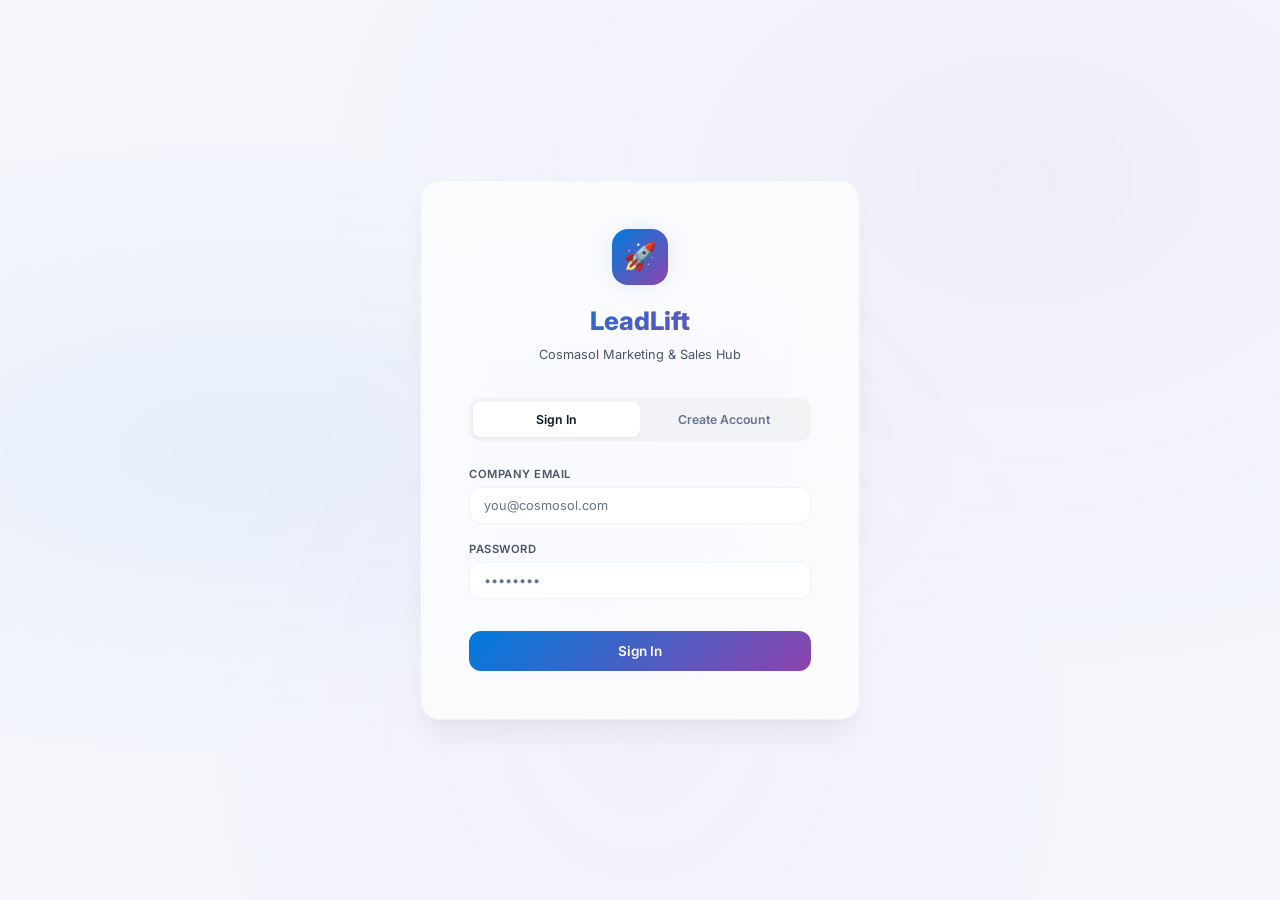
==== static/login.html @ a8e19431 "feat: add auth, integrations, and AI assistant - database.py: add users table, contacts social media" ====
<!DOCTYPE html>
<html lang="en">
<head>
    <meta charset="UTF-8">
    <meta name="viewport" content="width=device-width, initial-scale=1.0">
    <title>LeadLift — Authenticate</title>
    <link rel="stylesheet" href="/static/styles.css">
    <style>
        body {
            display: flex;
            align-items: center;
            justify-content: center;
            min-height: 100vh;
            background: var(--bg-primary);
            margin: 0;
            padding: var(--space-md);
        }

        .login-card {
            background: rgba(255, 255, 255, 0.7);
            backdrop-filter: blur(30px);
            border: 1px solid var(--glass-border);
            border-radius: var(--radius-xl);
            padding: var(--space-2xl);
            width: 100%;
            max-width: 440px;
            box-shadow: var(--shadow-xl);
            position: relative;
            z-index: 1;
            animation: slideInUp 0.5s ease-out;
        }

        .login-header {
            text-align: center;
            margin-bottom: var(--space-xl);
        }

        .login-logo {
            width: 56px;
            height: 56px;
            background: var(--gradient-primary);
            border-radius: var(--radius-lg);
            display: flex;
            align-items: center;
            justify-content: center;
            font-size: 1.8rem;
            margin: 0 auto var(--space-md);
            box-shadow: var(--shadow-glow);
            color: #fff;
        }

        .login-header h1 {
            font-size: 1.7rem;
            font-weight: 800;
            background: var(--gradient-primary);
            -webkit-background-clip: text;
            -webkit-text-fill-color: transparent;
            background-clip: text;
            margin: 0;
        }

        .login-header p {
            font-size: 0.85rem;
            color: var(--text-secondary);
            margin: var(--space-xs) 0 0;
        }

        .auth-tabs {
            display: flex;
            background: rgba(0, 0, 0, 0.03);
            padding: 4px;
            border-radius: var(--radius-md);
            margin-bottom: var(--space-lg);
        }

        .auth-tab {
            flex: 1;
            text-align: center;
            padding: 8px 0;
            font-size: 0.82rem;
            font-weight: 600;
            color: var(--text-muted);
            cursor: pointer;
            border-radius: var(--radius-sm);
            transition: all var(--transition-fast);
        }

        .auth-tab.active {
            background: #fff;
            color: var(--text-primary);
            box-shadow: var(--shadow-sm);
        }

        .auth-form {
            display: none;
        }

        .auth-form.active {
            display: block;
        }

        .auth-error {
            background: rgba(239, 68, 68, 0.1);
            border: 1px solid rgba(239, 68, 68, 0.2);
            color: var(--accent-danger);
            border-radius: var(--radius-sm);
            padding: 10px;
            font-size: 0.78rem;
            margin-bottom: var(--space-md);
            display: none;
            text-align: center;
        }

        .auth-success {
            background: rgba(16, 185, 129, 0.1);
            border: 1px solid rgba(16, 185, 129, 0.2);
            color: var(--accent-success);
            border-radius: var(--radius-sm);
            padding: 10px;
            font-size: 0.78rem;
            margin-bottom: var(--space-md);
            display: none;
            text-align: center;
        }

        .btn-auth {
            width: 100%;
            justify-content: center;
            padding: 12px;
            font-size: 0.9rem;
            margin-top: var(--space-md);
            border: none;
        }

        .form-info {
            font-size: 0.72rem;
            color: var(--text-muted);
            text-align: center;
            margin-top: var(--space-md);
            line-height: 1.4;
        }
    </style>
</head>
<body>

<div class="login-card">
    <div class="login-header">
        <div class="login-logo">🚀</div>
        <h1>LeadLift</h1>
        <p>Cosmasol Marketing & Sales Hub</p>
    </div>

    <div class="auth-tabs">
        <div class="auth-tab active" id="tab-login" onclick="switchTab('login')">Sign In</div>
        <div class="auth-tab" id="tab-signup" onclick="switchTab('signup')">Create Account</div>
    </div>

    <div class="auth-error" id="auth-error"></div>
    <div class="auth-success" id="auth-success"></div>

    <!-- Login Form -->
    <form class="auth-form active" id="form-login" onsubmit="handleLogin(event)">
        <div class="form-group">
            <label class="form-label" for="login-email">Company Email</label>
            <input class="form-input" type="email" id="login-email" placeholder="you@cosmosol.com" required>
        </div>
        <div class="form-group">
            <label class="form-label" for="login-password">Password</label>
            <input class="form-input" type="password" id="login-password" placeholder="••••••••" required>
        </div>
        <button class="btn btn-primary btn-auth" type="submit">Sign In</button>
    </form>

    <!-- Sign Up Form -->
    <form class="auth-form" id="form-signup" onsubmit="handleSignup(event)">
        <div class="form-group">
            <label class="form-label" for="signup-email">Company Email</label>
            <input class="form-input" type="email" id="signup-email" placeholder="you@cosmosol.com" required>
        </div>
        <div class="form-group">
            <label class="form-label" for="signup-password">Password</label>
            <input class="form-input" type="password" id="signup-password" placeholder="Min. 8 characters" minlength="8" required>
        </div>
        <div class="form-group">
            <label class="form-label" for="signup-confirm">Confirm Password</label>
            <input class="form-input" type="password" id="signup-confirm" placeholder="Repeat password" minlength="8" required>
        </div>
        <button class="btn btn-primary btn-auth" type="submit">Create Account</button>
        <div class="form-info">
            🔒 Restricted Access: Only accounts matching approved domains (e.g., @cosmosol.com) can be registered.
        </div>
    </form>
</div>

<script>
    function switchTab(type) {
        document.querySelectorAll('.auth-tab').forEach(t => t.classList.remove('active'));
        document.querySelectorAll('.auth-form').forEach(f => f.classList.remove('active'));
        document.getElementById('auth-error').style.display = 'none';
        document.getElementById('auth-success').style.display = 'none';

        if (type === 'login') {
            document.getElementById('tab-login').classList.add('active');
            document.getElementById('form-login').classList.add('active');
        } else {
            document.getElementById('tab-signup').classList.add('active');
            document.getElementById('form-signup').classList.add('active');
        }
    }

    async function handleLogin(e) {
        e.preventDefault();
        const email = document.getElementById('login-email').value;
        const password = document.getElementById('login-password').value;
        const errDiv = document.getElementById('auth-error');
        errDiv.style.display = 'none';

        try {
            const res = await fetch('/api/auth/login', {
                method: 'POST',
                headers: { 'Content-Type': 'application/json' },
                body: JSON.stringify({ email, password })
            });

            const data = await res.json();
            if (!res.ok) {
                throw new Error(data.detail || 'Failed to authenticate');
            }

            localStorage.setItem('leadlift_token', data.token);
            window.location.href = '/';
        } catch (err) {
            errDiv.textContent = err.message;
            errDiv.style.display = 'block';
        }
    }

    async function handleSignup(e) {
        e.preventDefault();
        const email = document.getElementById('signup-email').value;
        const password = document.getElementById('signup-password').value;
        const confirm = document.getElementById('signup-confirm').value;
        const errDiv = document.getElementById('auth-error');
        const successDiv = document.getElementById('auth-success');
        
        errDiv.style.display = 'none';
        successDiv.style.display = 'none';

        if (password !== confirm) {
            errDiv.textContent = "Passwords do not match.";
            errDiv.style.display = 'block';
            return;
        }

        try {
            const res = await fetch('/api/auth/signup', {
                method: 'POST',
                headers: { 'Content-Type': 'application/json' },
                body: JSON.stringify({ email, password })
            });

            const data = await res.json();
            if (!res.ok) {
                throw new Error(data.detail || 'Failed to register account');
            }

            successDiv.textContent = "Account created successfully! Please sign in.";
            successDiv.style.display = 'block';
            switchTab('login');
            document.getElementById('login-email').value = email;
        } catch (err) {
            errDiv.textContent = err.message;
            errDiv.style.display = 'block';
        }
    }
</script>

</body>
</html>
---- static/styles.css ----
/* ═══════════════════════════════════════════════════════════════
   LeadLift Marketing Automation — Premium Dark Mode Design System
   ═══════════════════════════════════════════════════════════════ */

@import url('https://fonts.googleapis.com/css2?family=Inter:wght@300;400;500;600;700;800;900&display=swap');

/* ── CSS Custom Properties (Design Tokens) ── */
:root {
    /* Core Colors */
    --bg-primary: #f4f6fc;
    --bg-secondary: #ffffff;
    --bg-tertiary: #eceff8;
    --bg-card: #ffffff;
    --bg-card-hover: #f8fafc;
    --bg-input: #ffffff;
    --bg-modal: rgba(255, 255, 255, 0.98);

    /* Glass Effect */
    --glass-bg: rgba(255, 255, 255, 0.7);
    --glass-border: rgba(0, 123, 220, 0.08);
    --glass-shadow: 0 8px 32px rgba(0, 0, 0, 0.06);

    /* Accent Gradients */
    --gradient-primary: linear-gradient(135deg, #007bdc 0%, #8e44ad 100%);
    --gradient-secondary: linear-gradient(135deg, #a855f7 0%, #ec4899 100%);
    --gradient-success: linear-gradient(135deg, #10b981 0%, #059669 100%);
    --gradient-warning: linear-gradient(135deg, #f59e0b 0%, #d97706 100%);
    --gradient-danger: linear-gradient(135deg, #ef4444 0%, #dc2626 100%);
    --gradient-info: linear-gradient(135deg, #06b6d4 0%, #3b82f6 100%);
    --gradient-hero: linear-gradient(135deg, #007bdc 0%, #8e44ad 50%, #d946ef 100%);

    /* Flat Colors */
    --accent-primary: #007bdc;
    --accent-secondary: #8e44ad;
    --accent-success: #10b981;
    --accent-warning: #f59e0b;
    --accent-danger: #ef4444;
    --accent-info: #06b6d4;

    /* Text */
    --text-primary: #0f172a;
    --text-secondary: #475569;
    --text-muted: #64748b;
    --text-inverse: #ffffff;
    --text-link: #007bdc;

    /* Borders */
    --border-default: rgba(0, 0, 0, 0.08);
    --border-hover: rgba(0, 123, 220, 0.15);
    --border-active: rgba(142, 68, 173, 0.4);

    /* Spacing */
    --space-xs: 4px;
    --space-sm: 8px;
    --space-md: 16px;
    --space-lg: 24px;
    --space-xl: 32px;
    --space-2xl: 48px;
    --space-3xl: 64px;

    /* Radius */
    --radius-sm: 8px;
    --radius-md: 12px;
    --radius-lg: 16px;
    --radius-xl: 20px;
    --radius-full: 9999px;

    /* Shadows */
    --shadow-sm: 0 1px 3px rgba(0, 0, 0, 0.05);
    --shadow-md: 0 4px 6px -1px rgba(0, 0, 0, 0.05), 0 2px 4px -1px rgba(0, 0, 0, 0.03);
    --shadow-lg: 0 10px 15px -3px rgba(0, 0, 0, 0.04), 0 4px 6px -2px rgba(0, 0, 0, 0.02);
    --shadow-xl: 0 20px 25px -5px rgba(0, 0, 0, 0.05), 0 10px 10px -5px rgba(0, 0, 0, 0.02);
    --shadow-glow: 0 0 20px rgba(0, 123, 220, 0.12);
    --shadow-glow-success: 0 0 20px rgba(16, 185, 129, 0.12);

    /* Typography */
    --font-family: 'Inter', -apple-system, BlinkMacSystemFont, 'Segoe UI', sans-serif;
    --font-mono: 'JetBrains Mono', 'Fira Code', monospace;

    /* Transitions */
    --transition-fast: 150ms cubic-bezier(0.4, 0, 0.2, 1);
    --transition-base: 250ms cubic-bezier(0.4, 0, 0.2, 1);
    --transition-slow: 400ms cubic-bezier(0.4, 0, 0.2, 1);

    /* Sidebar */
    --sidebar-width: 260px;
    --sidebar-collapsed: 72px;
}


/* ── Reset & Base ── */
*, *::before, *::after {
    margin: 0;
    padding: 0;
    box-sizing: border-box;
}

html {
    font-size: 15px;
    scroll-behavior: smooth;
    -webkit-font-smoothing: antialiased;
    -moz-osx-font-smoothing: grayscale;
}

body {
    font-family: var(--font-family);
    background: var(--bg-primary);
    color: var(--text-primary);
    line-height: 1.6;
    overflow-x: hidden;
    min-height: 100vh;
}

/* Animated background gradient */
body::before {
    content: '';
    position: fixed;
    top: 0;
    left: 0;
    width: 100%;
    height: 100%;
    background:
        radial-gradient(ellipse at 20% 50%, rgba(0, 123, 220, 0.05) 0%, transparent 50%),
        radial-gradient(ellipse at 80% 20%, rgba(142, 68, 173, 0.04) 0%, transparent 50%),
        radial-gradient(ellipse at 50% 80%, rgba(217, 70, 239, 0.03) 0%, transparent 50%);
    pointer-events: none;
    z-index: 0;
}

a { color: var(--text-link); text-decoration: none; }
a:hover { text-decoration: underline; }

img { max-width: 100%; }

::selection {
    background: rgba(102, 126, 234, 0.3);
    color: #fff;
}

/* Scrollbar */
::-webkit-scrollbar { width: 6px; height: 6px; }
::-webkit-scrollbar-track { background: transparent; }
::-webkit-scrollbar-thumb {
    background: rgba(255, 255, 255, 0.1);
    border-radius: var(--radius-full);
}
::-webkit-scrollbar-thumb:hover {
    background: rgba(255, 255, 255, 0.2);
}


/* ═══════════════════════════════════════════════════════════════
   LAYOUT
   ═══════════════════════════════════════════════════════════════ */

.app-container {
    display: flex;
    min-height: 100vh;
    position: relative;
    z-index: 1;
}

/* ── Sidebar ── */
.sidebar {
    width: var(--sidebar-width);
    background: rgba(255, 255, 255, 0.95);
    backdrop-filter: blur(20px);
    border-right: 1px solid var(--glass-border);
    display: flex;
    flex-direction: column;
    position: fixed;
    top: 0;
    left: 0;
    height: 100vh;
    z-index: 100;
    transition: width var(--transition-base);
}

.sidebar-logo {
    padding: var(--space-lg);
    display: flex;
    align-items: center;
    gap: var(--space-md);
    border-bottom: 1px solid var(--glass-border);
}

.sidebar-logo .logo-icon {
    width: 40px;
    height: 40px;
    background: var(--gradient-primary);
    border-radius: var(--radius-md);
    display: flex;
    align-items: center;
    justify-content: center;
    font-size: 1.3rem;
    flex-shrink: 0;
    box-shadow: var(--shadow-glow);
}

.sidebar-logo h1 {
    font-size: 1.15rem;
    font-weight: 700;
    background: var(--gradient-hero);
    -webkit-background-clip: text;
    -webkit-text-fill-color: transparent;
    background-clip: text;
    white-space: nowrap;
}

.sidebar-logo .version {
    font-size: 0.65rem;
    color: var(--text-muted);
    font-weight: 500;
}

.sidebar-nav {
    flex: 1;
    padding: var(--space-md) var(--space-sm);
    overflow-y: auto;
}

.nav-section-label {
    font-size: 0.65rem;
    font-weight: 700;
    text-transform: uppercase;
    letter-spacing: 1.5px;
    color: var(--text-muted);
    padding: var(--space-lg) var(--space-md) var(--space-sm);
}

.nav-item {
    display: flex;
    align-items: center;
    gap: var(--space-md);
    padding: 10px var(--space-md);
    border-radius: var(--radius-md);
    color: var(--text-secondary);
    cursor: pointer;
    transition: all var(--transition-fast);
    margin-bottom: 2px;
    user-select: none;
    position: relative;
    overflow: hidden;
}

.nav-item:hover {
    color: var(--text-primary);
    background: rgba(0, 123, 220, 0.08);
}

.nav-item.active {
    color: var(--text-primary);
    background: rgba(0, 123, 220, 0.12);
}

.nav-item.active::before {
    content: '';
    position: absolute;
    left: 0;
    top: 50%;
    transform: translateY(-50%);
    width: 3px;
    height: 60%;
    background: var(--gradient-primary);
    border-radius: 0 4px 4px 0;
}

.nav-item .nav-icon {
    width: 20px;
    text-align: center;
    font-size: 1.1rem;
    flex-shrink: 0;
}

.nav-item .nav-label {
    font-size: 0.85rem;
    font-weight: 500;
    white-space: nowrap;
}

.nav-item .nav-badge {
    margin-left: auto;
    background: var(--gradient-primary);
    color: #fff;
    font-size: 0.65rem;
    font-weight: 700;
    padding: 2px 8px;
    border-radius: var(--radius-full);
    min-width: 22px;
    text-align: center;
}

.sidebar-footer {
    padding: var(--space-md);
    border-top: 1px solid var(--glass-border);
}

.sidebar-footer .deadline-card {
    background: rgba(239, 68, 68, 0.08);
    border: 1px solid rgba(239, 68, 68, 0.2);
    border-radius: var(--radius-md);
    padding: var(--space-md);
    text-align: center;
}

.sidebar-footer .deadline-card .deadline-label {
    font-size: 0.7rem;
    font-weight: 600;
    color: var(--accent-danger);
    text-transform: uppercase;
    letter-spacing: 1px;
}

.sidebar-footer .deadline-card .deadline-days {
    font-size: 2rem;
    font-weight: 900;
    background: var(--gradient-secondary);
    -webkit-background-clip: text;
    -webkit-text-fill-color: transparent;
    background-clip: text;
    line-height: 1.2;
}

.sidebar-footer .deadline-card .deadline-sub {
    font-size: 0.7rem;
    color: var(--text-muted);
}


/* ── Main Content ── */
.main-content {
    margin-left: var(--sidebar-width);
    flex: 1;
    min-height: 100vh;
    padding: var(--space-xl);
    transition: margin-left var(--transition-base);
}

.page-header {
    display: flex;
    align-items: center;
    justify-content: space-between;
    margin-bottom: var(--space-xl);
    flex-wrap: wrap;
    gap: var(--space-md);
}

.page-header h2 {
    font-size: 1.6rem;
    font-weight: 800;
    background: var(--gradient-hero);
    -webkit-background-clip: text;
    -webkit-text-fill-color: transparent;
    background-clip: text;
}

.page-header .page-subtitle {
    font-size: 0.85rem;
    color: var(--text-secondary);
    margin-top: 2px;
}

.page-actions {
    display: flex;
    gap: var(--space-sm);
    align-items: center;
}


/* ═══════════════════════════════════════════════════════════════
   COMPONENTS
   ═══════════════════════════════════════════════════════════════ */

/* ── Glass Card ── */
.card {
    background: var(--bg-card);
    backdrop-filter: blur(20px);
    border: 1px solid var(--glass-border);
    border-radius: var(--radius-lg);
    padding: var(--space-lg);
    transition: all var(--transition-base);
    position: relative;
    overflow: hidden;
}

.card:hover {
    border-color: var(--border-hover);
    box-shadow: var(--shadow-md);
}

.card::before {
    content: '';
    position: absolute;
    top: 0;
    left: 0;
    right: 0;
    height: 1px;
    background: linear-gradient(90deg, transparent, rgba(255, 255, 255, 0.08), transparent);
}

.card-title {
    font-size: 0.75rem;
    font-weight: 600;
    text-transform: uppercase;
    letter-spacing: 1px;
    color: var(--text-muted);
    margin-bottom: var(--space-md);
}


/* ── KPI Stat Cards ── */
.kpi-grid {
    display: grid;
    grid-template-columns: repeat(auto-fit, minmax(220px, 1fr));
    gap: var(--space-md);
    margin-bottom: var(--space-xl);
}

.kpi-card {
    background: var(--bg-card);
    backdrop-filter: blur(20px);
    border: 1px solid var(--glass-border);
    border-radius: var(--radius-lg);
    padding: var(--space-lg);
    position: relative;
    overflow: hidden;
    transition: all var(--transition-base);
}

.kpi-card:hover {
    transform: translateY(-2px);
    border-color: var(--border-hover);
    box-shadow: var(--shadow-lg);
}

.kpi-card::after {
    content: '';
    position: absolute;
    top: 0;
    left: 0;
    right: 0;
    height: 3px;
    border-radius: var(--radius-lg) var(--radius-lg) 0 0;
}

.kpi-card.kpi-primary::after { background: var(--gradient-primary); }
.kpi-card.kpi-success::after { background: var(--gradient-success); }
.kpi-card.kpi-warning::after { background: var(--gradient-warning); }
.kpi-card.kpi-danger::after { background: var(--gradient-danger); }
.kpi-card.kpi-info::after { background: var(--gradient-info); }
.kpi-card.kpi-secondary::after { background: var(--gradient-secondary); }

.kpi-header {
    display: flex;
    align-items: center;
    justify-content: space-between;
    margin-bottom: var(--space-md);
}

.kpi-label {
    font-size: 0.75rem;
    font-weight: 600;
    color: var(--text-secondary);
    text-transform: uppercase;
    letter-spacing: 0.5px;
}

.kpi-icon {
    width: 36px;
    height: 36px;
    border-radius: var(--radius-md);
    display: flex;
    align-items: center;
    justify-content: center;
    font-size: 1.1rem;
}

.kpi-card.kpi-primary .kpi-icon { background: rgba(0, 123, 220, 0.12); }
.kpi-card.kpi-success .kpi-icon { background: rgba(16, 185, 129, 0.12); }
.kpi-card.kpi-warning .kpi-icon { background: rgba(245, 158, 11, 0.12); }
.kpi-card.kpi-danger .kpi-icon { background: rgba(239, 68, 68, 0.12); }
.kpi-card.kpi-info .kpi-icon { background: rgba(6, 182, 212, 0.12); }
.kpi-card.kpi-secondary .kpi-icon { background: rgba(142, 68, 173, 0.12); }

.kpi-value {
    font-size: 2rem;
    font-weight: 900;
    line-height: 1;
    margin-bottom: var(--space-xs);
}

.kpi-card.kpi-primary .kpi-value { color: var(--accent-primary); }
.kpi-card.kpi-success .kpi-value { color: var(--accent-success); }
.kpi-card.kpi-warning .kpi-value { color: var(--accent-warning); }
.kpi-card.kpi-danger .kpi-value { color: var(--accent-danger); }
.kpi-card.kpi-info .kpi-value { color: var(--accent-info); }
.kpi-card.kpi-secondary .kpi-value { color: var(--accent-secondary); }

.kpi-target {
    font-size: 0.7rem;
    color: var(--text-muted);
}


/* ── Buttons ── */
.btn {
    display: inline-flex;
    align-items: center;
    gap: var(--space-sm);
    padding: 8px 18px;
    border: 1px solid var(--glass-border);
    border-radius: var(--radius-md);
    font-family: var(--font-family);
    font-size: 0.82rem;
    font-weight: 600;
    cursor: pointer;
    transition: all var(--transition-fast);
    background: var(--bg-card);
    color: var(--text-primary);
    white-space: nowrap;
    user-select: none;
}

.btn:hover {
    border-color: var(--border-hover);
    transform: translateY(-1px);
    box-shadow: var(--shadow-sm);
}

.btn-primary {
    background: var(--gradient-primary);
    border-color: transparent;
    color: #fff;
}
.btn-primary:hover {
    box-shadow: var(--shadow-glow);
    transform: translateY(-1px);
}

.btn-success {
    background: var(--gradient-success);
    border-color: transparent;
    color: var(--text-inverse);
}
.btn-success:hover {
    box-shadow: var(--shadow-glow-success);
}

.btn-danger {
    background: rgba(252, 92, 125, 0.12);
    border-color: rgba(252, 92, 125, 0.3);
    color: var(--accent-danger);
}
.btn-danger:hover {
    background: rgba(252, 92, 125, 0.2);
}

.btn-ghost {
    background: transparent;
    border-color: transparent;
    color: var(--text-secondary);
}
.btn-ghost:hover {
    color: var(--text-primary);
    background: rgba(255, 255, 255, 0.05);
}

.btn-sm {
    padding: 5px 12px;
    font-size: 0.75rem;
}

.btn-lg {
    padding: 12px 28px;
    font-size: 0.95rem;
}

.btn-icon {
    width: 36px;
    height: 36px;
    padding: 0;
    display: flex;
    align-items: center;
    justify-content: center;
    border-radius: var(--radius-md);
}


/* ── Input Fields ── */
.form-group {
    margin-bottom: var(--space-md);
}

.form-label {
    display: block;
    font-size: 0.75rem;
    font-weight: 600;
    color: var(--text-secondary);
    margin-bottom: var(--space-xs);
    text-transform: uppercase;
    letter-spacing: 0.5px;
}

.form-input,
.form-select,
.form-textarea {
    width: 100%;
    padding: 10px 14px;
    background: var(--bg-input);
    border: 1px solid var(--glass-border);
    border-radius: var(--radius-md);
    font-family: var(--font-family);
    font-size: 0.85rem;
    color: var(--text-primary);
    transition: all var(--transition-fast);
    outline: none;
}

.form-input:focus,
.form-select:focus,
.form-textarea:focus {
    border-color: var(--accent-primary);
    box-shadow: 0 0 0 3px rgba(0, 123, 220, 0.15);
}

.form-input::placeholder,
.form-textarea::placeholder {
    color: var(--text-muted);
}

.form-select {
    appearance: none;
    background-image: url("data:image/svg+xml,%3Csvg xmlns='http://www.w3.org/2000/svg' width='12' height='12' viewBox='0 0 24 24' fill='none' stroke='%238b8db0' stroke-width='2'%3E%3Cpath d='M6 9l6 6 6-6'/%3E%3C/svg%3E");
    background-repeat: no-repeat;
    background-position: right 12px center;
    padding-right: 36px;
}

.form-textarea {
    resize: vertical;
    min-height: 100px;
}

.search-box {
    position: relative;
}

.search-box .search-icon {
    position: absolute;
    left: 14px;
    top: 50%;
    transform: translateY(-50%);
    color: var(--text-muted);
    font-size: 0.9rem;
    pointer-events: none;
}

.search-box .form-input {
    padding-left: 38px;
}


/* ── Tables ── */
.table-container {
    overflow-x: auto;
    border-radius: var(--radius-lg);
    border: 1px solid var(--glass-border);
}

.data-table {
    width: 100%;
    border-collapse: collapse;
    font-size: 0.82rem;
}

.data-table thead {
    background: rgba(0, 123, 220, 0.06);
}

.data-table th {
    padding: 12px 16px;
    text-align: left;
    font-weight: 600;
    font-size: 0.7rem;
    text-transform: uppercase;
    letter-spacing: 0.8px;
    color: var(--text-muted);
    border-bottom: 1px solid var(--glass-border);
    white-space: nowrap;
}

.data-table td {
    padding: 12px 16px;
    border-bottom: 1px solid var(--border-default);
    color: var(--text-secondary);
    vertical-align: middle;
}

.data-table tbody tr {
    transition: background var(--transition-fast);
}

.data-table tbody tr:hover {
    background: rgba(0, 123, 220, 0.04);
}

.data-table tbody tr:last-child td {
    border-bottom: none;
}

.table-cell-name {
    font-weight: 600;
    color: var(--text-primary);
}

.table-cell-link {
    color: var(--text-link);
    font-size: 0.75rem;
}

.table-cell-link:hover {
    text-decoration: underline;
}


/* ── Badges / Tags ── */
.badge {
    display: inline-flex;
    align-items: center;
    gap: 4px;
    padding: 3px 10px;
    border-radius: var(--radius-full);
    font-size: 0.68rem;
    font-weight: 600;
    text-transform: uppercase;
    letter-spacing: 0.3px;
}

.badge-primary { background: rgba(0, 123, 220, 0.12); color: var(--accent-primary); }
.badge-success { background: rgba(16, 185, 129, 0.12); color: var(--accent-success); }
.badge-warning { background: rgba(245, 158, 11, 0.12); color: var(--accent-warning); }
.badge-danger { background: rgba(239, 68, 68, 0.12); color: var(--accent-danger); }
.badge-info { background: rgba(6, 182, 212, 0.12); color: var(--accent-info); }
.badge-secondary { background: rgba(142, 68, 173, 0.12); color: var(--accent-secondary); }
.badge-neutral { background: rgba(0, 0, 0, 0.06); color: var(--text-muted); }

.score-badge {
    display: inline-flex;
    align-items: center;
    justify-content: center;
    width: 30px;
    height: 30px;
    border-radius: var(--radius-sm);
    font-weight: 700;
    font-size: 0.8rem;
}

.score-high { background: rgba(16, 185, 129, 0.12); color: var(--accent-success); }
.score-mid { background: rgba(245, 158, 11, 0.12); color: var(--accent-warning); }
.score-low { background: rgba(239, 68, 68, 0.12); color: var(--accent-danger); }


/* ── Pipeline Kanban ── */
.kanban-board {
    display: flex;
    gap: var(--space-md);
    overflow-x: auto;
    padding-bottom: var(--space-md);
    min-height: 500px;
}

.kanban-column {
    min-width: 260px;
    max-width: 300px;
    flex: 1;
    background: var(--bg-card);
    border: 1px solid var(--glass-border);
    border-radius: var(--radius-lg);
    display: flex;
    flex-direction: column;
}

.kanban-column-header {
    padding: var(--space-md);
    display: flex;
    align-items: center;
    justify-content: space-between;
    border-bottom: 1px solid var(--glass-border);
}

.kanban-column-title {
    font-size: 0.75rem;
    font-weight: 700;
    text-transform: uppercase;
    letter-spacing: 0.8px;
    display: flex;
    align-items: center;
    gap: var(--space-sm);
}

.kanban-column-count {
    background: rgba(0, 0, 0, 0.05);
    padding: 2px 8px;
    border-radius: var(--radius-full);
    font-size: 0.68rem;
    font-weight: 700;
    color: var(--text-muted);
}

.kanban-column-body {
    flex: 1;
    padding: var(--space-sm);
    overflow-y: auto;
    display: flex;
    flex-direction: column;
    gap: var(--space-sm);
}

.kanban-card {
    background: var(--bg-tertiary);
    border: 1px solid var(--border-default);
    border-radius: var(--radius-md);
    padding: var(--space-md);
    cursor: grab;
    transition: all var(--transition-fast);
}

.kanban-card:hover {
    border-color: var(--border-hover);
    transform: translateY(-1px);
    box-shadow: var(--shadow-sm);
}

.kanban-card.dragging {
    opacity: 0.5;
    cursor: grabbing;
}

.kanban-card-title {
    font-size: 0.82rem;
    font-weight: 600;
    color: var(--text-primary);
    margin-bottom: var(--space-xs);
}

.kanban-card-company {
    font-size: 0.72rem;
    color: var(--text-muted);
    margin-bottom: var(--space-sm);
}

.kanban-card-meta {
    display: flex;
    align-items: center;
    gap: var(--space-sm);
    flex-wrap: wrap;
}


/* ── Modal ── */
.modal-overlay {
    position: fixed;
    top: 0;
    left: 0;
    width: 100%;
    height: 100%;
    background: var(--bg-modal);
    backdrop-filter: blur(8px);
    z-index: 1000;
    display: flex;
    align-items: center;
    justify-content: center;
    padding: var(--space-xl);
    opacity: 0;
    visibility: hidden;
    transition: all var(--transition-base);
}

.modal-overlay.active {
    opacity: 1;
    visibility: visible;
}

.modal {
    background: var(--bg-secondary);
    border: 1px solid var(--glass-border);
    border-radius: var(--radius-xl);
    width: 100%;
    max-width: 640px;
    max-height: 85vh;
    overflow-y: auto;
    box-shadow: var(--shadow-xl);
    transform: scale(0.95) translateY(10px);
    transition: transform var(--transition-base);
}

.modal-overlay.active .modal {
    transform: scale(1) translateY(0);
}

.modal-header {
    display: flex;
    align-items: center;
    justify-content: space-between;
    padding: var(--space-lg);
    border-bottom: 1px solid var(--glass-border);
}

.modal-header h3 {
    font-size: 1.1rem;
    font-weight: 700;
}

.modal-body {
    padding: var(--space-lg);
}

.modal-footer {
    display: flex;
    justify-content: flex-end;
    gap: var(--space-sm);
    padding: var(--space-md) var(--space-lg);
    border-top: 1px solid var(--glass-border);
}

.modal-lg {
    max-width: 860px;
}


/* ── Toast Notifications ── */
.toast-container {
    position: fixed;
    top: var(--space-lg);
    right: var(--space-lg);
    z-index: 2000;
    display: flex;
    flex-direction: column;
    gap: var(--space-sm);
}

.toast {
    background: var(--bg-secondary);
    border: 1px solid var(--glass-border);
    border-radius: var(--radius-md);
    padding: var(--space-md) var(--space-lg);
    display: flex;
    align-items: center;
    gap: var(--space-md);
    min-width: 300px;
    max-width: 420px;
    box-shadow: var(--shadow-lg);
    animation: slideInRight 0.3s ease-out, fadeOut 0.3s ease-in 3.7s forwards;
    font-size: 0.82rem;
}

.toast-success { border-left: 3px solid var(--accent-success); }
.toast-error { border-left: 3px solid var(--accent-danger); }
.toast-info { border-left: 3px solid var(--accent-info); }
.toast-warning { border-left: 3px solid var(--accent-warning); }

.toast-icon { font-size: 1.2rem; flex-shrink: 0; }
.toast-message { flex: 1; }
.toast-close {
    cursor: pointer;
    color: var(--text-muted);
    background: none;
    border: none;
    font-size: 1.1rem;
    padding: 0;
    line-height: 1;
}
.toast-close:hover { color: var(--text-primary); }


/* ── Progress Bar ── */
.progress-bar {
    width: 100%;
    height: 8px;
    background: rgba(0, 0, 0, 0.06);
    border-radius: var(--radius-full);
    overflow: hidden;
}

.progress-bar-fill {
    height: 100%;
    border-radius: var(--radius-full);
    background: var(--gradient-primary);
    transition: width 1s cubic-bezier(0.4, 0, 0.2, 1);
}

.progress-bar-fill.success { background: var(--gradient-success); }
.progress-bar-fill.warning { background: var(--gradient-warning); }
.progress-bar-fill.danger { background: var(--gradient-danger); }


/* ── Tabs ── */
.tabs {
    display: flex;
    gap: 2px;
    background: rgba(0, 0, 0, 0.03);
    border-radius: var(--radius-md);
    padding: 3px;
    margin-bottom: var(--space-lg);
    overflow-x: auto;
}

.tab {
    padding: 8px 18px;
    border-radius: var(--radius-sm);
    font-size: 0.8rem;
    font-weight: 600;
    color: var(--text-muted);
    cursor: pointer;
    transition: all var(--transition-fast);
    white-space: nowrap;
    user-select: none;
    border: none;
    background: none;
    font-family: var(--font-family);
}

.tab:hover {
    color: var(--text-secondary);
    background: rgba(0, 0, 0, 0.04);
}

.tab.active {
    color: var(--text-primary);
    background: var(--bg-card);
    box-shadow: var(--shadow-sm);
}


/* ── Empty State ── */
.empty-state {
    text-align: center;
    padding: var(--space-3xl) var(--space-xl);
}

.empty-state .empty-icon {
    font-size: 3rem;
    margin-bottom: var(--space-md);
    opacity: 0.4;
}

.empty-state h3 {
    font-size: 1.1rem;
    font-weight: 600;
    color: var(--text-secondary);
    margin-bottom: var(--space-sm);
}

.empty-state p {
    font-size: 0.82rem;
    color: var(--text-muted);
    max-width: 400px;
    margin: 0 auto var(--space-lg);
}


/* ── Charts Container ── */
.chart-grid {
    display: grid;
    grid-template-columns: repeat(auto-fit, minmax(400px, 1fr));
    gap: var(--space-lg);
    margin-bottom: var(--space-xl);
}

.chart-card {
    background: var(--bg-card);
    border: 1px solid var(--glass-border);
    border-radius: var(--radius-lg);
    padding: var(--space-lg);
}

.chart-card canvas {
    max-height: 300px;
}


/* ── Pipeline Funnel ── */
.funnel-container {
    display: flex;
    flex-direction: column;
    gap: var(--space-sm);
    padding: var(--space-md) 0;
}

.funnel-stage {
    display: flex;
    align-items: center;
    gap: var(--space-md);
}

.funnel-bar {
    height: 36px;
    border-radius: var(--radius-sm);
    display: flex;
    align-items: center;
    padding: 0 var(--space-md);
    font-size: 0.75rem;
    font-weight: 600;
    color: #fff;
    transition: width 1s cubic-bezier(0.4, 0, 0.2, 1);
    min-width: 60px;
}

.funnel-label {
    font-size: 0.75rem;
    font-weight: 500;
    color: var(--text-secondary);
    min-width: 120px;
    text-align: right;
}

.funnel-count {
    font-size: 0.82rem;
    font-weight: 700;
    color: var(--text-primary);
    min-width: 30px;
}


/* ── Outreach Composer ── */
.composer-container {
    display: grid;
    grid-template-columns: 1fr 1fr;
    gap: var(--space-lg);
}

.composer-preview {
    background: var(--bg-tertiary);
    border: 1px solid var(--glass-border);
    border-radius: var(--radius-lg);
    padding: var(--space-lg);
}

.composer-preview-header {
    display: flex;
    align-items: center;
    justify-content: space-between;
    margin-bottom: var(--space-md);
    padding-bottom: var(--space-md);
    border-bottom: 1px solid var(--glass-border);
}

.composer-preview-body {
    font-size: 0.85rem;
    line-height: 1.7;
    color: var(--text-secondary);
    white-space: pre-wrap;
    word-wrap: break-word;
}


/* ── Activity Feed ── */
.activity-feed {
    display: flex;
    flex-direction: column;
    gap: 0;
}

.activity-item {
    display: flex;
    align-items: flex-start;
    gap: var(--space-md);
    padding: var(--space-md) 0;
    border-bottom: 1px solid var(--border-default);
}

.activity-item:last-child {
    border-bottom: none;
}

.activity-icon {
    width: 32px;
    height: 32px;
    border-radius: var(--radius-sm);
    display: flex;
    align-items: center;
    justify-content: center;
    font-size: 0.85rem;
    flex-shrink: 0;
    background: rgba(0, 123, 220, 0.08);
}

.activity-content {
    flex: 1;
}

.activity-text {
    font-size: 0.82rem;
    color: var(--text-secondary);
}

.activity-text strong {
    color: var(--text-primary);
}

.activity-time {
    font-size: 0.68rem;
    color: var(--text-muted);
    margin-top: 2px;
}


/* ── Settings Form ── */
.settings-section {
    margin-bottom: var(--space-xl);
}

.settings-section-title {
    font-size: 1rem;
    font-weight: 700;
    margin-bottom: var(--space-md);
    display: flex;
    align-items: center;
    gap: var(--space-sm);
}

.settings-grid {
    display: grid;
    grid-template-columns: repeat(auto-fit, minmax(280px, 1fr));
    gap: var(--space-md);
}

.api-status {
    display: flex;
    align-items: center;
    gap: var(--space-sm);
    font-size: 0.75rem;
    margin-top: var(--space-xs);
}

.status-dot {
    width: 8px;
    height: 8px;
    border-radius: 50%;
}

.status-dot.connected { background: var(--accent-success); box-shadow: 0 0 6px var(--accent-success); }
.status-dot.disconnected { background: var(--text-muted); }


/* ═══════════════════════════════════════════════════════════════
   ANIMATIONS
   ═══════════════════════════════════════════════════════════════ */

@keyframes fadeIn {
    from { opacity: 0; }
    to { opacity: 1; }
}

@keyframes fadeOut {
    from { opacity: 1; }
    to { opacity: 0; }
}

@keyframes slideInRight {
    from { transform: translateX(100%); opacity: 0; }
    to { transform: translateX(0); opacity: 1; }
}

@keyframes slideInUp {
    from { transform: translateY(20px); opacity: 0; }
    to { transform: translateY(0); opacity: 1; }
}

@keyframes pulse {
    0%, 100% { opacity: 1; }
    50% { opacity: 0.5; }
}

@keyframes shimmer {
    0% { background-position: -200% 0; }
    100% { background-position: 200% 0; }
}

.animate-in {
    animation: slideInUp 0.4s ease-out both;
}

.animate-in:nth-child(2) { animation-delay: 50ms; }
.animate-in:nth-child(3) { animation-delay: 100ms; }
.animate-in:nth-child(4) { animation-delay: 150ms; }
.animate-in:nth-child(5) { animation-delay: 200ms; }
.animate-in:nth-child(6) { animation-delay: 250ms; }

.loading-shimmer {
    background: linear-gradient(90deg,
        var(--bg-card) 25%,
        rgba(0, 123, 220, 0.08) 50%,
        var(--bg-card) 75%);
    background-size: 200% 100%;
    animation: shimmer 1.5s ease-in-out infinite;
}


/* ═══════════════════════════════════════════════════════════════
   RESPONSIVE
   ═══════════════════════════════════════════════════════════════ */

@media (max-width: 1024px) {
    .composer-container {
        grid-template-columns: 1fr;
    }
    .chart-grid {
        grid-template-columns: 1fr;
    }
}

@media (max-width: 768px) {
    .sidebar {
        width: var(--sidebar-collapsed);
    }
    .sidebar .nav-label,
    .sidebar .version,
    .sidebar-logo h1,
    .sidebar-footer .deadline-sub,
    .sidebar .nav-badge,
    .nav-section-label {
        display: none;
    }
    .sidebar-logo {
        justify-content: center;
        padding: var(--space-md);
    }
    .nav-item {
        justify-content: center;
        padding: 10px;
    }
    .sidebar-footer .deadline-card {
        padding: var(--space-sm);
    }
    .sidebar-footer .deadline-card .deadline-label {
        font-size: 0.55rem;
    }
    .sidebar-footer .deadline-card .deadline-days {
        font-size: 1.3rem;
    }
    .main-content {
        margin-left: var(--sidebar-collapsed);
        padding: var(--space-md);
    }
    .kpi-grid {
        grid-template-columns: repeat(2, 1fr);
    }
    .kanban-board {
        flex-direction: column;
    }
    .kanban-column {
        max-width: 100%;
        min-width: 100%;
    }
    .page-header {
        flex-direction: column;
        align-items: flex-start;
    }
}

@media (max-width: 480px) {
    .kpi-grid {
        grid-template-columns: 1fr;
    }
}


/* ── Page Transition ── */
.page-view {
    display: none;
    animation: fadeIn 0.3s ease-out;
}
.page-view.active {
    display: block;
}


/* ── Skeleton Loading ── */
.skeleton {
    background: var(--bg-card);
    border-radius: var(--radius-md);
    position: relative;
    overflow: hidden;
}
.skeleton::after {
    content: '';
    position: absolute;
    top: 0; left: 0;
    width: 100%; height: 100%;
    background: linear-gradient(90deg, transparent, rgba(0,0,0,0.04), transparent);
    animation: shimmer 1.5s infinite;
}
.skeleton-text { height: 14px; margin-bottom: 8px; width: 70%; }
.skeleton-title { height: 20px; margin-bottom: 12px; width: 50%; }
.skeleton-card { height: 120px; }


/* ── AI Assistant Drawer ── */
.ai-drawer-trigger {
    position: fixed;
    bottom: var(--space-lg);
    right: var(--space-lg);
    background: var(--gradient-primary);
    color: #fff;
    padding: 10px 18px;
    border-radius: var(--radius-full);
    display: flex;
    align-items: center;
    gap: var(--space-sm);
    cursor: pointer;
    box-shadow: var(--shadow-lg), var(--shadow-glow);
    z-index: 999;
    transition: all var(--transition-fast);
}

.ai-drawer-trigger:hover {
    transform: translateY(-2px);
    box-shadow: var(--shadow-xl), var(--shadow-glow);
}

.ai-drawer {
    position: fixed;
    bottom: 80px;
    right: var(--space-lg);
    width: 380px;
    height: 500px;
    background: rgba(255, 255, 255, 0.98);
    backdrop-filter: blur(30px);
    border: 1px solid var(--glass-border);
    border-radius: var(--radius-lg);
    box-shadow: var(--shadow-xl);
    z-index: 999;
    display: flex;
    flex-direction: column;
    overflow: hidden;
    transform: translateY(20px);
    opacity: 0;
    visibility: hidden;
    transition: all var(--transition-base);
}

.ai-drawer.active {
    transform: translateY(0);
    opacity: 1;
    visibility: visible;
}

.ai-drawer-header {
    padding: var(--space-md);
    border-bottom: 1px solid var(--glass-border);
    display: flex;
    align-items: center;
    justify-content: space-between;
    background: rgba(0, 0, 0, 0.02);
}

.ai-drawer-chat {
    flex: 1;
    padding: var(--space-md);
    overflow-y: auto;
    display: flex;
    flex-direction: column;
    gap: var(--space-sm);
}

.ai-message {
    padding: 10px 14px;
    border-radius: var(--radius-md);
    font-size: 0.8rem;
    max-width: 85%;
    line-height: 1.4;
    word-wrap: break-word;
}

.ai-message.assistant {
    background: var(--bg-tertiary);
    color: var(--text-primary);
    align-self: flex-start;
}

.ai-message.user {
    background: var(--gradient-primary);
    color: #fff;
    align-self: flex-end;
}

.ai-message-sql {
    margin-top: 6px;
    padding: 6px;
    font-family: var(--font-mono);
    font-size: 0.72rem;
    background: rgba(0,0,0,0.05);
    border-radius: var(--radius-sm);
    color: var(--accent-primary);
    overflow-x: auto;
    white-space: pre-wrap;
}

.ai-message-explanation {
    font-weight: 600;
    color: var(--text-secondary);
    margin-bottom: var(--space-xs);
}

.ai-drawer-suggestions {
    padding: 8px var(--space-md);
    display: flex;
    gap: 6px;
    flex-wrap: wrap;
    border-top: 1px solid var(--glass-border);
    background: rgba(0, 0, 0, 0.01);
}

.ai-drawer-suggestions span {
    font-size: 0.7rem;
    padding: 4px 8px;
    background: var(--bg-tertiary);
    border-radius: var(--radius-full);
    cursor: pointer;
    color: var(--text-secondary);
    transition: all var(--transition-fast);
}

.ai-drawer-suggestions span:hover {
    background: rgba(0, 123, 220, 0.1);
    color: var(--accent-primary);
}

.ai-drawer-input-area {
    padding: var(--space-md);
    border-top: 1px solid var(--glass-border);
    display: flex;
    gap: var(--space-xs);
    background: #fff;
}

.ai-drawer-input-area input {
    flex: 1;
}
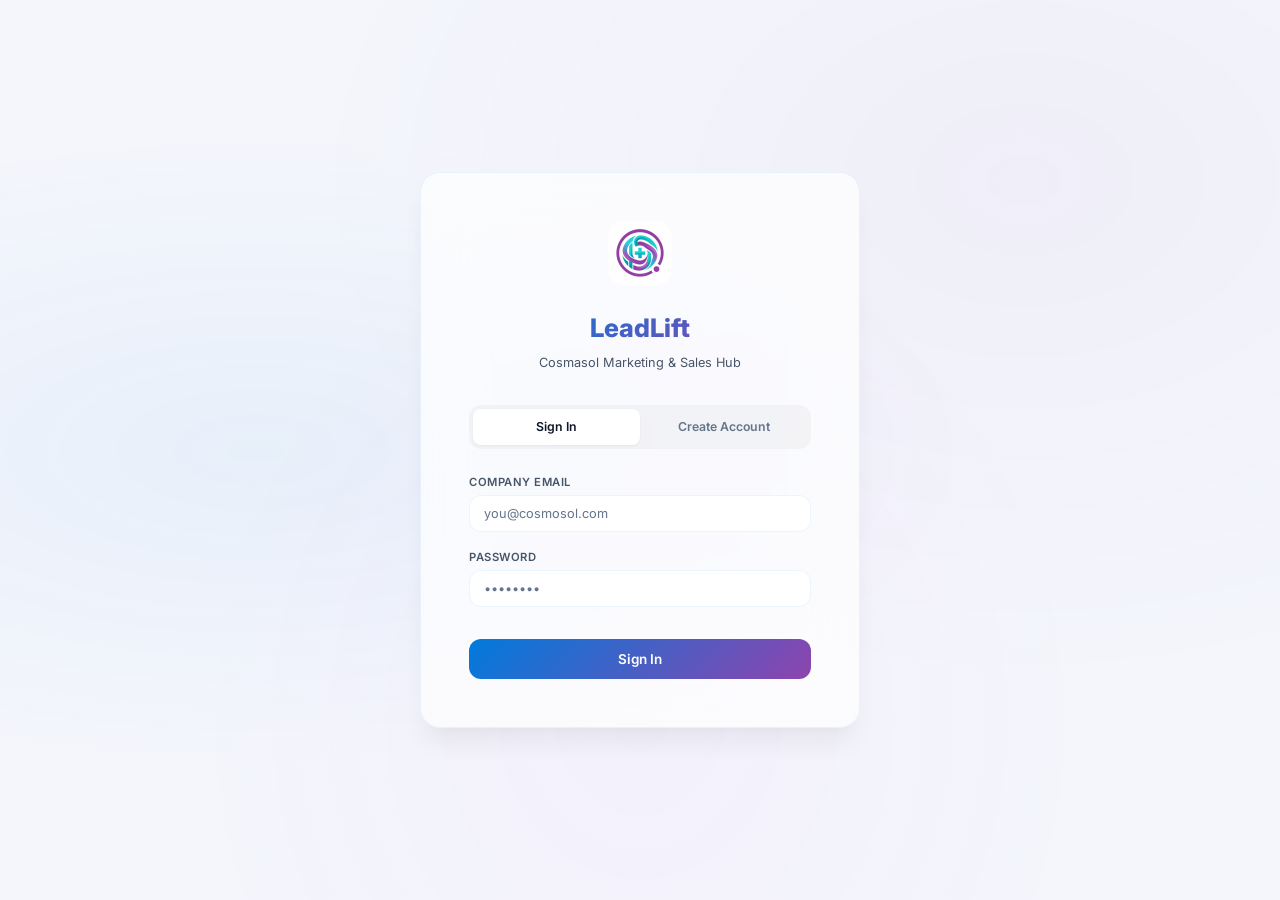
==== commit 47353b47: "feat(branding): replace emoji logo with company logo image - Add static/logo.png (Cosmasol brand mar" ====
--- a/static/login.html
+++ b/static/login.html
@@ -36,17 +36,11 @@
         }
 
         .login-logo {
-            width: 56px;
-            height: 56px;
-            background: var(--gradient-primary);
+            width: 64px;
+            height: 64px;
             border-radius: var(--radius-lg);
-            display: flex;
-            align-items: center;
-            justify-content: center;
-            font-size: 1.8rem;
             margin: 0 auto var(--space-md);
-            box-shadow: var(--shadow-glow);
-            color: #fff;
+            object-fit: contain;
         }
 
         .login-header h1 {
@@ -145,7 +139,7 @@
 
 <div class="login-card">
     <div class="login-header">
-        <div class="login-logo">🚀</div>
+        <img src="/static/logo.png" alt="LeadLift" class="login-logo">
         <h1>LeadLift</h1>
         <p>Cosmasol Marketing & Sales Hub</p>
     </div>
--- a/static/styles.css
+++ b/static/styles.css
@@ -185,16 +185,11 @@
 }
 
 .sidebar-logo .logo-icon {
-    width: 40px;
-    height: 40px;
-    background: var(--gradient-primary);
+    width: 42px;
+    height: 42px;
     border-radius: var(--radius-md);
-    display: flex;
-    align-items: center;
-    justify-content: center;
-    font-size: 1.3rem;
     flex-shrink: 0;
-    box-shadow: var(--shadow-glow);
+    object-fit: contain;
 }
 
 .sidebar-logo h1 {
